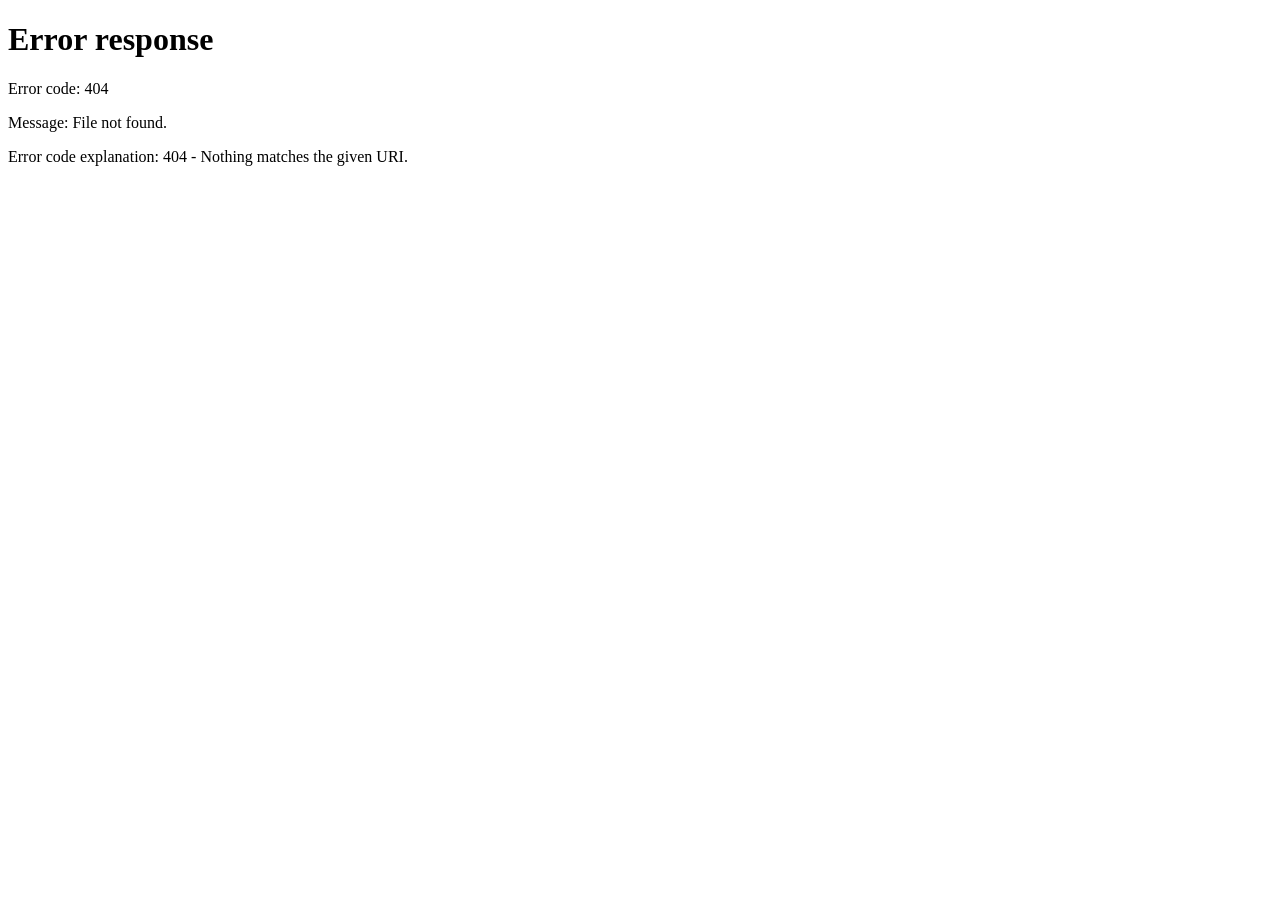
==== admin.html @ c9f03c76 "Add files via upload" ====
<!DOCTYPE html>
<html lang="tr">

<head>
    <meta charset="UTF-8">
    <meta name="viewport" content="width=device-width, initial-scale=1.0">
    <title>Organik Ürün Yönetim Paneli</title>
    <link rel="stylesheet" href="https://cdnjs.cloudflare.com/ajax/libs/font-awesome/6.4.0/css/all.min.css">
    <style>
        :root {
            --primary: #2c5e43;
            --primary-light: #3d855c;
            --bg: #f4f7f6;
            --white: #ffffff;
            --text: #333333;
            --danger: #d9534f;
            --shadow: 0 4px 15px rgba(0, 0, 0, 0.05);
            --radius: 12px;
        }

        body {
            font-family: 'Segoe UI', Tahoma, Geneva, Verdana, sans-serif;
            background-color: var(--bg);
            margin: 0;
            padding: 20px;
            color: var(--text);
        }

        .dashboard-container {
            max-width: 1100px;
            margin: 0 auto;
            width: 100%;
        }

        /* Üst Bar */
        .dashboard-header {
            display: flex;
            justify-content: space-between;
            align-items: center;
            background: var(--primary);
            color: var(--white);
            padding: 15px 25px;
            border-radius: var(--radius);
            box-shadow: var(--shadow);
            margin-bottom: 25px;
        }

        .dashboard-header h1 {
            font-size: 22px;
            margin: 0;
            display: flex;
            align-items: center;
            gap: 10px;
        }

        .logout-btn {
            background: rgba(255,255,255,0.15);
            color: var(--white);
            border: 1px solid rgba(255,255,255,0.3);
            padding: 8px 16px;
            border-radius: 6px;
            cursor: pointer;
            font-weight: 600;
            transition: 0.2s;
        }

        .logout-btn:hover {
            background: var(--danger);
            border-color: var(--danger);
        }

        /* Yan Yana Duran Kutular */
        .dashboard-row {
            display: flex;
            gap: 20px;
            flex-wrap: wrap;
            margin-bottom: 25px;
        }

        .panel-box {
            background-color: var(--white);
            padding: 25px;
            border-radius: var(--radius);
            box-shadow: var(--shadow);
            flex: 1;
            min-width: 300px;
        }

        h2 {
            color: var(--primary);
            margin-top: 0;
            font-size: 18px;
            border-bottom: 2px solid #f4f7f6;
            padding-bottom: 12px;
            margin-bottom: 20px;
            display: flex;
            align-items: center;
            gap: 8px;
        }

        /* Anahtar Değer Göstergeleri */
        .system-meta-row {
            display: flex;
            justify-content: space-between;
            padding: 12px 0;
            border-bottom: 1px dashed #eee;
            font-size: 14px;
        }

        .system-meta-row span:first-child {
            font-weight: 600;
            color: #666;
        }

        .system-meta-row span:last-child {
            font-family: 'Courier New', Courier, monospace;
            font-weight: bold;
            color: var(--primary);
        }

        /* Form Elemanları */
        .form-group {
            margin-bottom: 18px;
            display: flex;
            flex-direction: column;
            gap: 6px;
        }

        label {
            font-weight: 600;
            font-size: 14px;
            color: #555;
        }

        input[type="text"],
        input[type="number"],
        input[type="file"] {
            padding: 10px 12px;
            border: 1px solid #ccc;
            border-radius: 6px;
            font-size: 14px;
            outline: none;
            transition: border 0.2s;
        }

        input:focus {
            border-color: var(--primary);
        }

        .btn-submit {
            width: 100%;
            background-color: var(--primary);
            color: white;
            border: none;
            padding: 12px;
            border-radius: 6px;
            font-size: 15px;
            font-weight: bold;
            cursor: pointer;
            transition: background 0.2s;
        }

        .btn-submit:hover {
            background-color: var(--primary-light);
        }

        /* Tablo Tasarımı */
        .table-wrapper {
            overflow-x: auto;
            background: var(--white);
            border-radius: var(--radius);
            box-shadow: var(--shadow);
            padding: 15px;
        }

        table {
            width: 100%;
            border-collapse: collapse;
            text-align: left;
        }

        th {
            background-color: #f8faf9;
            color: var(--primary);
            padding: 14px 12px;
            font-weight: 700;
            border-bottom: 2px solid #eaeaea;
            font-size: 14px;
        }

        td {
            padding: 12px;
            border-bottom: 1px solid #eee;
            font-size: 14px;
            vertical-align: middle;
        }

        .td-img img {
            width: 50px;
            height: 50px;
            object-fit: cover;
            border-radius: 6px;
            border: 1px solid #ddd;
        }

        .btn-delete {
            background-color: var(--danger);
            color: white;
            border: none;
            padding: 6px 12px;
            border-radius: 4px;
            cursor: pointer;
            font-size: 13px;
            transition: opacity 0.2s;
            display: inline-flex;
            align-items: center;
            gap: 5px;
        }

        .btn-delete:hover {
            opacity: 0.9;
        }
        /* Animasyonlar */
@keyframes slideIn {
    from {
        transform: translateX(100%);
        opacity: 0;
    }
    to {
        transform: translateX(0);
        opacity: 1;
    }
}

@keyframes slideOut {
    from {
        transform: translateX(0);
        opacity: 1;
    }
    to {
        transform: translateX(100%);
        opacity: 0;
    }
}

/* Scrollbar stilleri */
#ipLogListesi::-webkit-scrollbar,
#banliIpListesi::-webkit-scrollbar {
    width: 4px;
}

#ipLogListesi::-webkit-scrollbar-track,
#banliIpListesi::-webkit-scrollbar-track {
    background: #f1f1f1;
    border-radius: 2px;
}

#ipLogListesi::-webkit-scrollbar-thumb,
#banliIpListesi::-webkit-scrollbar-thumb {
    background: #c8d6e5;
    border-radius: 2px;
}

#ipLogListesi::-webkit-scrollbar-thumb:hover,
#banliIpListesi::-webkit-scrollbar-thumb:hover {
    background: #8395a7;
}
    </style>
</head>

<body id="adminBody" style="display: none;">

    <div class="dashboard-container">
        
        <header class="dashboard-header">
            <h1><i class="fas fa-leaf"></i> Doğal Çiftlik | Yönetici Paneli</h1>
            <button class="logout-btn" onclick="localStorage.removeItem('admin_token'); window.location.href='admin-login.html';">
                <i class="fas fa-sign-out-alt"></i> Güvenli Çıkış
            </button>
        </header>

        <div class="dashboard-row">
            <div class="panel-box">
                <h2><i class="fas fa-server"></i> Sistem & Entegrasyon Bilgileri</h2>
                <div class="system-meta-row">
                    <span>Çekirdek Sistem Durumu:</span>
                    <span style="color: #4caf50;"><i class="fas fa-circle-check"></i> Aktif</span>
                </div>
                <div class="system-meta-row">
                    <span>Sistem Hızı (Tick Rate):</span>
                    <span id="tickRate">0 Hz</span>
                </div>
                <div class="system-meta-row">
                    <span>Telegram Bot Token:</span>
                    <span id="keyToken" style="font-size:11px;">Yükleniyor...</span>
                </div>
                <div class="system-meta-row">
                    <span>Market Chat ID:</span>
                    <span id="keyMarket">Yükleniyor...</span>
                </div>
                <div class="system-meta-row">
                    <span>Kurye Chat ID:</span>
                    <span id="keyKurye">Yükleniyor...</span>
                </div>
            </div>

            <div class="panel-box">
                <h2><i class="fas fa-plus-circle"></i> Yeni Organik Ürün Ekle</h2>
                <div class="form-group">
                    <label for="productName">Ürün Adı:</label>
                    <input type="text" id="productName" placeholder="Örn: Süzme Köy Yoğurdu">
                </div>
                <div class="form-group">
                    <label for="productValue">Fiyat (TL):</label>
                    <input type="number" id="productValue" placeholder="Örn: 150">
                </div>
                <div class="form-group">
                    <label for="productImage">Ürün Görseli Seçin:</label>
                    <input type="file" id="productImage" accept="image/*">
                </div>
                <button class="btn-submit" onclick="urunEkle()"><i class="fas fa-save"></i> Ürünü Veritabanına Kaydet</button>
            </div>
        </div>

        <div class="panel-box" style="margin-top: 20px;">
            <h2><i class="fas fa-boxes-stacked"></i> Veritabanındaki Güncel Ürünler</h2>
            <div class="table-wrapper">
                <table id="urunTablosu">
                    <thead>
                        <tr>
                            <th>Görsel</th>
                            <th>Ürün Adı</th>
                            <th>Fiyat (TL)</th>
                            <th style="text-align: center;">İşlem</th>
                        </tr>
                    </thead>
                    <tbody id="urunListesi">
                        <tr>
                            <td colspan="4" style="text-align: center; color: #666; padding: 20px;">
                                <i class="fas fa-spinner fa-spin"></i> Ürün verileri yükleniyor...
                            </td>
                        </tr>
                    </tbody>
                </table>
            </div>
        </div>
<!-- IP YÖNETİM PANELİ - YENİ TASARIM -->
<div class="panel-box" style="margin-top: 20px; background: linear-gradient(135deg, #f8f9fa 0%, #e9ecef 100%);">
    <h2 style="color: #2c5e43; border-bottom: 2px solid #2c5e43;">
        <i class="fas fa-shield-halved" style="color: #2c5e43;"></i> 
        IP Yönetim Paneli
        <span style="font-size:12px; font-weight:normal; color:#888; margin-left:10px;">
            <i class="fas fa-circle" style="color:#28a745; font-size:8px;"></i> Canlı
        </span>
    </h2>
    
    <div style="display: grid; grid-template-columns: 1fr 1fr; gap: 20px;">
        
        <!-- SOL: IP Logları -->
        <div style="background: white; border-radius: 10px; padding: 15px; box-shadow: 0 2px 8px rgba(0,0,0,0.06);">
            <div style="display: flex; justify-content: space-between; align-items: center; margin-bottom: 12px;">
                <h3 style="margin:0; font-size:14px; color:#333; display:flex; align-items:center; gap:8px;">
                    <i class="fas fa-list" style="color:#2c5e43;"></i> 
                    Ziyaretçi Logları
                    <span id="ipLogSayisi" style="font-size:11px; background:#2c5e43; color:white; padding:1px 8px; border-radius:10px;">0</span>
                </h3>
                <button onclick="ipLoglariniTemizle()" style="background:transparent; color:#dc3545; border:1px solid #dc3545; padding:4px 12px; border-radius:4px; cursor:pointer; font-size:11px; transition:0.2s;" 
                        onmouseover="this.style.background='#dc3545'; this.style.color='white';" 
                        onmouseout="this.style.background='transparent'; this.style.color='#dc3545';">
                    <i class="fas fa-trash"></i> Temizle
                </button>
            </div>
            <div id="ipLogListesi" style="max-height:250px; overflow-y:auto; border-radius:6px; background:#fafafa; padding:5px;">
                <p style="color:#999; text-align:center; padding:20px 0;">
                    <i class="fas fa-spinner fa-spin"></i> Yükleniyor...
                </p>
            </div>
        </div>
        
        <!-- SAĞ: Banlı IP'ler -->
        <div style="background: white; border-radius: 10px; padding: 15px; box-shadow: 0 2px 8px rgba(0,0,0,0.06);">
            <div style="display: flex; justify-content: space-between; align-items: center; margin-bottom: 12px;">
                <h3 style="margin:0; font-size:14px; color:#333; display:flex; align-items:center; gap:8px;">
                    <i class="fas fa-ban" style="color:#dc3545;"></i> 
                    Banlı IP'ler
                    <span id="banliIpSayisi" style="font-size:11px; background:#dc3545; color:white; padding:1px 8px; border-radius:10px;">0</span>
                </h3>
                <div style="display:flex; gap:6px;">
                    <input type="text" id="banIpInput" placeholder="192.168.1.1" 
                           style="padding:4px 10px; border:1px solid #ddd; border-radius:4px; font-size:12px; width:130px; outline:none; transition:0.2s;"
                           onfocus="this.style.borderColor='#2c5e43'"
                           onblur="this.style.borderColor='#ddd'">
                    <button onclick="ipBanla()" style="background:#dc3545; color:white; border:none; padding:4px 15px; border-radius:4px; cursor:pointer; font-size:12px; font-weight:600; transition:0.2s;"
                            onmouseover="this.style.background='#c82333'"
                            onmouseout="this.style.background='#dc3545'">
                        <i class="fas fa-plus"></i> Banla
                    </button>
                </div>
            </div>
            <div id="banliIpListesi" style="max-height:200px; overflow-y:auto; border-radius:6px; background:#fafafa; padding:5px;">
                <p style="color:#999; text-align:center; padding:20px 0;">
                    <i class="fas fa-spinner fa-spin"></i> Yükleniyor...
                </p>
            </div>
        </div>
        
    </div>
</div>
    </div>

    <script src="admin.js"></script>
</body>

</html>
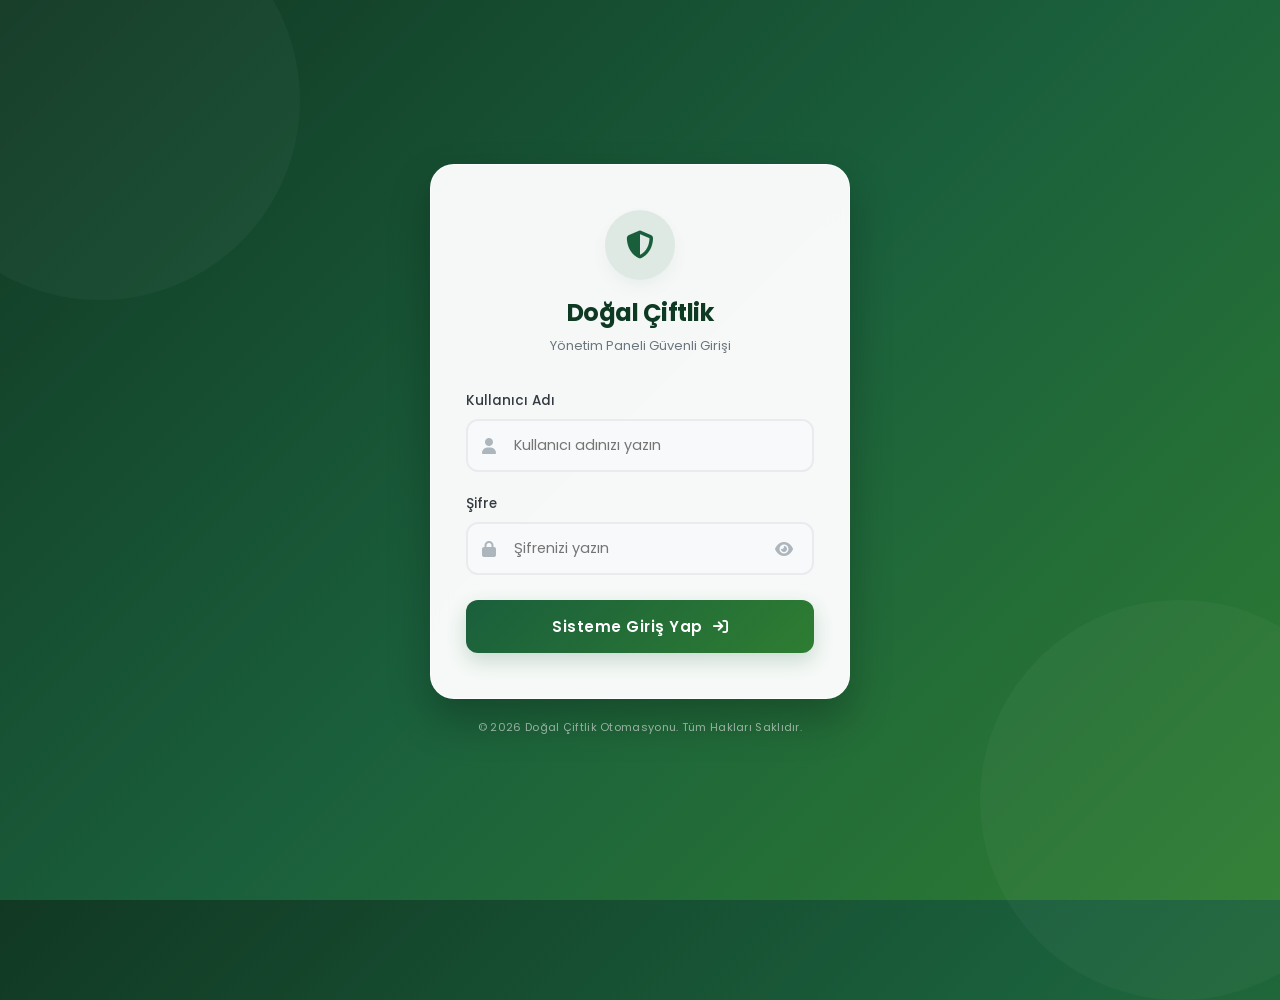
==== commit f5a9451c: "Add files via upload" ====
--- a/admin.html
+++ b/admin.html
@@ -4,7 +4,7 @@
 <head>
     <meta charset="UTF-8">
     <meta name="viewport" content="width=device-width, initial-scale=1.0">
-    <title>Organik Ürün Yönetim Paneli</title>
+    <title>Ürün Yönetim Paneli</title>
     <link rel="stylesheet" href="https://cdnjs.cloudflare.com/ajax/libs/font-awesome/6.4.0/css/all.min.css">
     <style>
         :root {
@@ -220,6 +220,63 @@
         .btn-delete:hover {
             opacity: 0.9;
         }
+
+        /* === KATEGORİ ARAYÜZÜ === */
+        .kategori-tag {
+            display: inline-flex;
+            align-items: center;
+            gap: 6px;
+            padding: 6px 14px;
+            border-radius: 20px;
+            border: 1.5px solid var(--primary);
+            background: var(--white);
+            color: var(--primary);
+            font-size: 13px;
+            font-weight: 600;
+            cursor: pointer;
+            user-select: none;
+            transition: 0.15s;
+        }
+
+        .kategori-tag:hover {
+            background: #eef6f0;
+        }
+
+        .kategori-tag.secili {
+            background: var(--primary);
+            color: var(--white);
+        }
+
+        .kategori-tag .sil-x {
+            margin-left: 2px;
+            color: var(--danger);
+            font-weight: bold;
+            cursor: pointer;
+        }
+
+        .kategori-badge {
+            display: inline-block;
+            background: #e8f5e9;
+            color: var(--primary);
+            border: 1px solid #cfe9d8;
+            padding: 3px 10px;
+            border-radius: 12px;
+            font-size: 11px;
+            font-weight: 600;
+            margin: 2px;
+        }
+
+        .checkbox-kategori {
+            display: flex;
+            align-items: center;
+            gap: 6px;
+            background: var(--bg);
+            padding: 6px 12px;
+            border-radius: 6px;
+            font-size: 13px;
+            font-weight: normal;
+            cursor: pointer;
+        }
         /* Animasyonlar */
 @keyframes slideIn {
     from {
@@ -318,25 +375,50 @@
                     <label for="productImage">Ürün Görseli Seçin:</label>
                     <input type="file" id="productImage" accept="image/*">
                 </div>
+                <div class="form-group">
+                    <label>Kategoriler (birden fazla seçilebilir):</label>
+                    <div id="productCategoryCheckboxes" style="display:flex; flex-wrap:wrap; gap:8px; max-height:160px; overflow-y:auto; border:1px solid #ccc; border-radius:6px; padding:10px;">
+                        <p style="color:#999; margin:0;">Yükleniyor...</p>
+                    </div>
+                </div>
                 <button class="btn-submit" onclick="urunEkle()"><i class="fas fa-save"></i> Ürünü Veritabanına Kaydet</button>
+            </div>
+        </div>
+
+        <!-- KATEGORİ YÖNETİM PANELİ -->
+        <div class="panel-box" style="margin-top: 20px;">
+            <h2><i class="fas fa-tags"></i> Kategori Yönetimi</h2>
+            <div style="display:flex; gap:10px; margin-bottom:15px;">
+                <input type="text" id="yeniKategoriAdi" placeholder="Yeni kategori adı (Örn: Bal)" style="flex:1; padding:10px 12px; border:1px solid #ccc; border-radius:6px; font-size:14px;">
+                <button class="btn-submit" style="width:auto; padding:10px 20px; white-space:nowrap;" onclick="kategoriEkle()"><i class="fas fa-plus"></i> Ekle</button>
+            </div>
+            <div id="kategoriListesi" style="display:flex; flex-wrap:wrap; gap:8px;">
+                <p style="color:#999;">Yükleniyor...</p>
             </div>
         </div>
 
         <div class="panel-box" style="margin-top: 20px;">
             <h2><i class="fas fa-boxes-stacked"></i> Veritabanındaki Güncel Ürünler</h2>
+            <div style="margin-bottom: 18px;">
+                <label style="font-weight:600; font-size:14px; color:#555; display:block; margin-bottom:8px;">Kategoriye Göre Filtrele:</label>
+                <div id="adminKategoriFiltre" style="display:flex; flex-wrap:wrap; gap:8px;">
+                    <p style="color:#999;">Yükleniyor...</p>
+                </div>
+            </div>
             <div class="table-wrapper">
                 <table id="urunTablosu">
                     <thead>
                         <tr>
                             <th>Görsel</th>
                             <th>Ürün Adı</th>
+                            <th>Kategoriler</th>
                             <th>Fiyat (TL)</th>
                             <th style="text-align: center;">İşlem</th>
                         </tr>
                     </thead>
                     <tbody id="urunListesi">
                         <tr>
-                            <td colspan="4" style="text-align: center; color: #666; padding: 20px;">
+                            <td colspan="5" style="text-align: center; color: #666; padding: 20px;">
                                 <i class="fas fa-spinner fa-spin"></i> Ürün verileri yükleniyor...
                             </td>
                         </tr>
